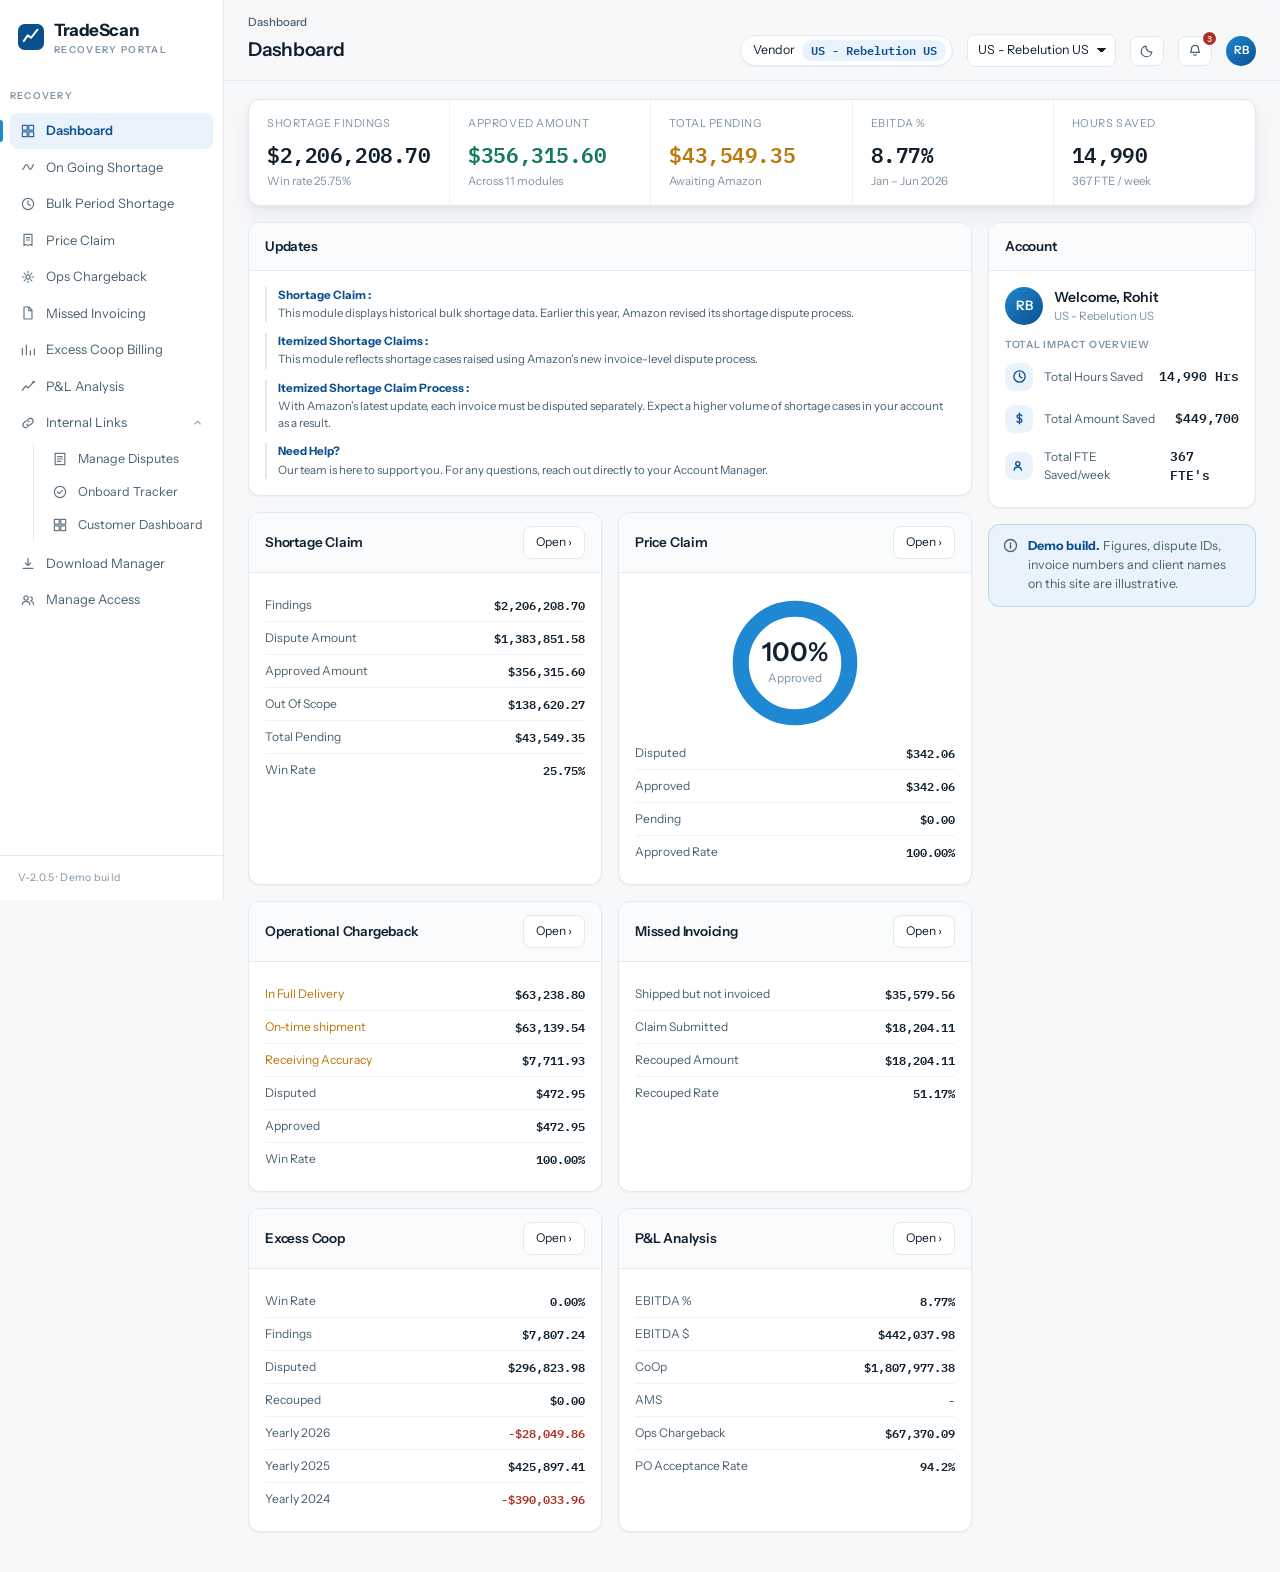
==== index.html @ 88a1269c "TradeScan demo portal — static Netlify site Eleven modules with production table names, column heade" ====
<!doctype html>
<html lang="en">
<head>
<meta charset="utf-8">
<meta name="viewport" content="width=device-width,initial-scale=1">
<title>TradeScan — Vendor Recovery Portal</title>
<meta name="description" content="TradeScan vendor recovery portal — demo build with illustrative data.">
<meta name="robots" content="noindex,nofollow">
<link rel="icon" href="data:image/svg+xml,%3Csvg xmlns='http://www.w3.org/2000/svg' viewBox='0 0 32 32'%3E%3Crect width='32' height='32' rx='8' fill='%230B4F8F'/%3E%3Cpath d='M7 21l5-7 4 3 8-10' stroke='white' stroke-width='2.4' fill='none' stroke-linecap='round' stroke-linejoin='round'/%3E%3C/svg%3E">
<link rel="preconnect" href="https://fonts.googleapis.com">
<link rel="preconnect" href="https://fonts.gstatic.com" crossorigin>
<link href="https://fonts.googleapis.com/css2?family=Instrument+Sans:wght@400;500;600;700&family=IBM+Plex+Mono:wght@400;500;600&display=swap" rel="stylesheet">
<link rel="stylesheet" href="assets/styles.css">
</head>
<body>
<div class="app">

  <aside class="rail" id="rail">
    <div class="mark">
      <svg width="26" height="26" viewBox="0 0 32 32" fill="none" aria-hidden="true">
        <rect width="32" height="32" rx="8" fill="var(--brand)"/>
        <path d="M7 21l5-7 4 3 8-10" stroke="#fff" stroke-width="2.4" fill="none" stroke-linecap="round" stroke-linejoin="round"/>
      </svg>
      <div><b>TradeScan</b><small>Recovery Portal</small></div>
    </div>
    <div class="nav-sec">Recovery</div>
    <nav class="nav" id="nav" aria-label="Modules"></nav>
    <div class="rail-f">V-2.0.5 · Demo build</div>
  </aside>
  <div class="scrim" id="scrim"></div>

  <div class="main">
    <header class="phead">
      <div class="crumbs" id="crumbs">Dashboard</div>
      <div class="prow">
        <button class="menu-btn" id="menuBtn" aria-label="Open navigation">
          <svg width="16" height="16" viewBox="0 0 20 20" fill="none"><path d="M3 6h14M3 10h14M3 14h14" stroke="currentColor" stroke-width="1.7" stroke-linecap="round"/></svg>
        </button>
        <h1 id="ptitle">Dashboard</h1>
        <div class="spacer"></div>
        <div class="ctx">
          <span>Vendor</span><span class="cur">US - Rebelution US</span>
        </div>
        <select class="sel" aria-label="Amazon VC Account">
          <option>US - Rebelution US</option><option>US - Vantio</option><option>US - PureStride</option>
          <option>US - NordFlask</option><option>US - CoreGuard</option>
        </select>
        <button class="bell" id="themeBtn" aria-label="Toggle dark mode" title="Toggle dark mode">
          <svg width="16" height="16" viewBox="0 0 20 20" fill="none"><path d="M16 11.2A6.4 6.4 0 0 1 8.8 4a6.6 6.6 0 1 0 7.2 7.2z" stroke="currentColor" stroke-width="1.5" stroke-linejoin="round"/></svg>
        </button>
        <button class="bell" aria-label="Notifications">
          <svg width="16" height="16" viewBox="0 0 20 20" fill="none"><path d="M10 3a4.4 4.4 0 0 1 4.4 4.4c0 3.1 1.1 4.2 1.1 4.2H4.5s1.1-1.1 1.1-4.2A4.4 4.4 0 0 1 10 3z" stroke="currentColor" stroke-width="1.5" stroke-linejoin="round"/><path d="M8.3 14.2a1.8 1.8 0 0 0 3.4 0" stroke="currentColor" stroke-width="1.5" stroke-linecap="round"/></svg>
          <i>3</i>
        </button>
        <div class="avatar">RB</div>
      </div>
    </header>

    <main class="view" id="view"></main>
  </div>
</div>

<div class="modal" id="modal" hidden role="dialog" aria-modal="true" aria-labelledby="mTitle">
  <div class="sheet">
    <div class="sh"><h2 id="mTitle">Details</h2><button id="mClose" aria-label="Close">✕</button></div>
    <div id="mBody"></div>
  </div>
</div>

<div class="toast" id="toast" hidden role="status">
  <span class="tk"><svg width="15" height="15" viewBox="0 0 16 16" fill="none"><circle cx="8" cy="8" r="6.4" stroke="currentColor" stroke-width="1.5"/><path d="m5.4 8.2 1.8 1.8 3.4-3.8" stroke="currentColor" stroke-width="1.6" stroke-linecap="round" stroke-linejoin="round"/></svg></span>
  <span id="toastMsg"></span>
</div>

<script src="assets/app.js"></script>
</body>
</html>
---- assets/styles.css ----
/* TradeScan — deliberately NOT the SamhCard layout.
   Light rail instead of dark. No navy page banner. Stat cards replaced by one
   segmented summary strip. Filters behind a toggle, not a permanent bar.
   Segmented controls instead of underlined tabs. Light table headers. */

:root{
  --brand:#0B4F8F; --accent:#1E88D2; --accent-2:#64809A; --accent-3:#0F9488; --soft:#EAF3FB;
  --bg:#F6F8FA; --surface:#FFFFFF; --surface-2:#F9FBFD; --rail:#FFFFFF;
  --ink:#10202E; --ink-2:#48606F; --ink-3:#7F93A3;
  --line:#E2E9EF; --line-2:#EFF3F7;
  --good:#12795A; --good-bg:#E6F4EE; --warn:#946108; --warn-bg:#FBF1DC;
  --crit:#AE2E26; --crit-bg:#FBEAE7; --amber:#B9780B; --violet:#6459A8; --violet-bg:#EEECF8;
  --sh-1:0 1px 2px rgba(16,32,46,.05);
  --sh-2:0 2px 4px rgba(16,32,46,.05),0 10px 26px rgba(16,32,46,.06);
  --r:12px; --r-sm:8px;
  --f:'Instrument Sans',ui-sans-serif,system-ui,-apple-system,'Segoe UI',sans-serif;
  --m:'IBM Plex Mono',ui-monospace,SFMono-Regular,Menlo,monospace;
}
@media (prefers-color-scheme:dark){:root:not([data-theme="light"]){
  --brand:#6FB6EC; --accent:#4FA6E8; --accent-2:#6F869B; --accent-3:#2FB3A3; --soft:#102638;
  --bg:#050C13; --surface:#0B151E; --surface-2:#0F1C27; --rail:#0A131B;
  --ink:#E8F0F6; --ink-2:#A5B9C8; --ink-3:#6F8496;
  --line:#1B2B39; --line-2:#152230;
  --good:#45C79C; --good-bg:#0B2A21; --warn:#D7A54F; --warn-bg:#2B2213;
  --crit:#EE8276; --crit-bg:#2C1614; --amber:#D7A54F; --violet:#9A8EE0; --violet-bg:#1D1A33;
  --sh-1:0 1px 2px rgba(0,0,0,.4); --sh-2:0 2px 4px rgba(0,0,0,.4),0 10px 26px rgba(0,0,0,.35);
  color-scheme:dark;
}}
:root[data-theme="dark"]{
  --brand:#6FB6EC; --accent:#4FA6E8; --accent-2:#6F869B; --accent-3:#2FB3A3; --soft:#102638;
  --bg:#050C13; --surface:#0B151E; --surface-2:#0F1C27; --rail:#0A131B;
  --ink:#E8F0F6; --ink-2:#A5B9C8; --ink-3:#6F8496;
  --line:#1B2B39; --line-2:#152230;
  --good:#45C79C; --good-bg:#0B2A21; --warn:#D7A54F; --warn-bg:#2B2213;
  --crit:#EE8276; --crit-bg:#2C1614; --amber:#D7A54F; --violet:#9A8EE0; --violet-bg:#1D1A33;
  --sh-1:0 1px 2px rgba(0,0,0,.4); --sh-2:0 2px 4px rgba(0,0,0,.4),0 10px 26px rgba(0,0,0,.35);
  color-scheme:dark;
}

*{box-sizing:border-box}
html,body{height:100%}
body{margin:0;background:var(--bg);color:var(--ink);font-family:var(--f);font-size:13.5px;line-height:1.5;-webkit-font-smoothing:antialiased}
h1,h2,h3{margin:0;font-weight:600;letter-spacing:-.015em;text-wrap:balance}
button{font:inherit;color:inherit}
a{color:var(--accent)}
:focus-visible{outline:2px solid var(--accent);outline-offset:2px;border-radius:4px}
img{max-width:100%}

/* ---------- shell: light rail, no dark chrome ---------- */
.app{display:grid;grid-template-columns:224px 1fr;min-height:100%}
.rail{background:var(--rail);border-right:1px solid var(--line);position:sticky;top:0;height:100vh;overflow-y:auto;display:flex;flex-direction:column}
.mark{display:flex;align-items:center;gap:10px;padding:18px 18px 16px}
.mark b{font-size:17px;font-weight:700;letter-spacing:-.025em}
.mark small{display:block;font-size:9.5px;letter-spacing:.14em;text-transform:uppercase;color:var(--ink-3);font-weight:600;margin-top:-1px}
.nav{padding:4px 10px;display:flex;flex-direction:column;gap:1px}
.nav-sec{font-size:9.5px;letter-spacing:.13em;text-transform:uppercase;color:var(--ink-3);padding:16px 10px 6px;font-weight:600}
.nav button{display:flex;align-items:center;gap:10px;width:100%;text-align:left;background:none;border:0;padding:8px 10px;border-radius:var(--r-sm);color:var(--ink-2);cursor:pointer;font-size:13px;position:relative}
.nav button:hover{background:var(--surface-2);color:var(--ink)}
.nav button[aria-current="page"]{background:var(--soft);color:var(--brand);font-weight:600}
.nav button[aria-current="page"]::before{content:"";position:absolute;left:-10px;top:7px;bottom:7px;width:3px;border-radius:0 3px 3px 0;background:var(--accent)}
.nav .ico{width:16px;height:16px;flex:none;opacity:.85}
.nav .chev{margin-left:auto;transition:transform .15s;opacity:.55}
.nav .chev.open{transform:rotate(180deg)}
.subnav{display:flex;flex-direction:column;gap:1px;margin:2px 0 4px 23px;padding-left:9px;border-left:1px solid var(--line)}
.subnav button{font-size:12.5px;padding:6.5px 9px}
.rail-f{margin-top:auto;padding:14px 18px;border-top:1px solid var(--line);font-size:10.5px;color:var(--ink-3);letter-spacing:.04em}

.scrim{display:none}
.main{min-width:0;display:flex;flex-direction:column}

/* ---------- page header replaces the navy banner ---------- */
.phead{position:sticky;top:0;z-index:30;background:color-mix(in srgb,var(--bg) 88%,transparent);backdrop-filter:blur(8px);border-bottom:1px solid var(--line);padding:14px 24px 13px}
.phead .crumbs{font-size:11.5px;color:var(--ink-3);margin-bottom:3px}
.phead .crumbs b{color:var(--ink-2);font-weight:500}
.prow{display:flex;align-items:center;gap:14px;flex-wrap:wrap}
.prow h1{font-size:19px}
.spacer{flex:1}
.ctx{display:flex;align-items:center;gap:7px;border:1px solid var(--line);background:var(--surface);border-radius:999px;padding:4px 6px 4px 12px;font-size:12.5px;box-shadow:var(--sh-1)}
.ctx .cur{background:var(--soft);color:var(--brand);border-radius:999px;padding:2px 9px;font-size:11.5px;font-weight:600;font-family:var(--m)}
.sel{appearance:none;border:1px solid var(--line);background:var(--surface);border-radius:var(--r-sm);padding:6px 26px 6px 10px;font:inherit;font-size:12.5px;color:var(--ink);cursor:pointer;max-width:220px;
 background-image:linear-gradient(45deg,transparent 50%,currentColor 50%),linear-gradient(135deg,currentColor 50%,transparent 50%);
 background-position:calc(100% - 13px) 50%,calc(100% - 8px) 50%;background-size:5px 5px,5px 5px;background-repeat:no-repeat}
.avatar{width:30px;height:30px;border-radius:999px;background:linear-gradient(140deg,var(--accent),var(--brand));color:#fff;display:grid;place-items:center;font-size:11.5px;font-weight:600;flex:none}
.bell{position:relative;border:1px solid var(--line);background:var(--surface);border-radius:var(--r-sm);padding:6px 8px;cursor:pointer;line-height:0;color:var(--ink-2)}
.bell i{position:absolute;top:-5px;right:-5px;background:var(--crit);color:#fff;font-size:9px;font-style:normal;font-family:var(--m);border-radius:999px;padding:1px 4px;line-height:1.3}
.tag{display:inline-flex;align-items:center;gap:5px;border:1px solid color-mix(in srgb,var(--accent) 30%,transparent);background:var(--soft);color:var(--brand);border-radius:999px;padding:4px 10px;font-size:11.5px}
.menu-btn{display:none;background:var(--surface);border:1px solid var(--line);border-radius:var(--r-sm);padding:6px 8px;cursor:pointer}

.view{padding:18px 24px 40px;display:flex;flex-direction:column;gap:16px;min-width:0}

/* ---------- summary strip: one band, not four cards ---------- */
.strip{display:flex;background:var(--surface);border:1px solid var(--line);border-radius:var(--r);box-shadow:var(--sh-2);overflow:hidden;flex-wrap:wrap}
.strip > div{flex:1 1 180px;padding:15px 18px;border-right:1px solid var(--line-2);min-width:0;position:relative}
.strip > div:last-child{border-right:0}
.strip .k{font-size:11px;letter-spacing:.05em;text-transform:uppercase;color:var(--ink-3);display:flex;align-items:center;gap:6px}
.strip .v{font-family:var(--m);font-size:21px;font-weight:600;letter-spacing:-.02em;margin-top:7px;font-variant-numeric:tabular-nums}
.strip .s{font-size:11.5px;color:var(--ink-3);margin-top:3px}
.strip .v.g{color:var(--good)} .strip .v.a{color:var(--amber)} .strip .v.r{color:var(--crit)}
.dotm{width:7px;height:7px;border-radius:999px;flex:none}

/* ---------- panels ---------- */
.panel{background:var(--surface);border:1px solid var(--line);border-radius:var(--r);box-shadow:var(--sh-1);min-width:0;overflow:hidden}
.ph{display:flex;align-items:center;gap:11px;padding:13px 16px;background:var(--surface-2);border-bottom:1px solid var(--line);flex-wrap:wrap}
.ph h2{font-size:13.5px}
.ph .sub{font-size:11.5px;color:var(--ink-3)}
.pb{padding:16px}

.work{display:grid;grid-template-columns:minmax(0,1fr) 268px;gap:16px;align-items:start}
.side{display:flex;flex-direction:column;gap:16px;position:sticky;top:96px}
@media (max-width:1180px){ .work{grid-template-columns:1fr} .side{position:static} }

.kv{display:flex;justify-content:space-between;gap:12px;padding:7px 0;border-bottom:1px solid var(--line-2);font-size:12px}
.kv:last-child{border-bottom:0}
.kv span{color:var(--ink-2)}
.kv b{font-family:var(--m);font-weight:600;font-variant-numeric:tabular-nums}
.kv b.neg{color:var(--crit)}

.metric{display:flex;align-items:center;gap:11px;padding:7px 0}
.metric .ic{width:28px;height:28px;border-radius:9px;background:var(--soft);display:grid;place-items:center;color:var(--brand);flex:none}
.metric .t{font-size:12px;color:var(--ink-2)}
.metric .n{margin-left:auto;font-family:var(--m);font-size:12.5px;font-weight:600;font-variant-numeric:tabular-nums}

/* ---------- segmented control instead of tabs ---------- */
.seg{display:inline-flex;background:var(--surface-2);border:1px solid var(--line);border-radius:999px;padding:3px;gap:2px;overflow-x:auto;max-width:100%;scrollbar-width:none}
.seg::-webkit-scrollbar{display:none}
.seg button{border:0;background:none;border-radius:999px;padding:5px 13px;font-size:12px;color:var(--ink-2);cursor:pointer;white-space:nowrap;display:inline-flex;align-items:center;gap:6px}
.seg button[aria-selected="true"]{background:var(--surface);color:var(--brand);font-weight:600;box-shadow:var(--sh-1)}
.seg .n{font-family:var(--m);font-size:11px;opacity:.75}

/* ---------- filters behind a toggle ---------- */
.ftoggle{display:inline-flex;align-items:center;gap:6px;border:1px solid var(--line);background:var(--surface);border-radius:var(--r-sm);padding:6px 11px;font-size:12px;cursor:pointer}
.ftoggle[aria-expanded="true"]{border-color:var(--accent);color:var(--brand);background:var(--soft)}
.fpanel{display:grid;grid-template-columns:repeat(auto-fill,minmax(176px,1fr));gap:11px;padding:14px 16px;background:var(--surface-2);border-bottom:1px solid var(--line)}
.fpanel[hidden]{display:none!important}
.fld{display:flex;flex-direction:column;gap:4px;min-width:0}
.fld label{font-size:10px;letter-spacing:.06em;text-transform:uppercase;color:var(--ink-3);font-weight:600}
.fld input,.fld select{border:1px solid var(--line);background:var(--surface);border-radius:var(--r-sm);padding:6.5px 10px;font:inherit;font-size:12.5px;color:var(--ink);width:100%}
.fact{display:flex;gap:8px;align-items:flex-end}

/* ---------- tables: light head, no zebra ---------- */
.tw{overflow-x:auto}
table{border-collapse:collapse;width:100%;font-size:12.5px}
th,td{text-align:left;padding:10px 14px;border-bottom:1px solid var(--line-2);white-space:nowrap}
th{font-size:10.5px;letter-spacing:.05em;text-transform:uppercase;color:var(--ink-3);font-weight:600;background:var(--surface);border-bottom:1px solid var(--line);position:sticky;top:0;vertical-align:bottom}
th .tt{display:block;font-weight:500;text-transform:none;letter-spacing:0;font-family:var(--m);font-size:10px;color:var(--ink-3);opacity:.85}
tbody tr:hover{background:var(--surface-2)}
tbody tr:last-child td{border-bottom:0}
td.num,th.num{text-align:right;font-family:var(--m);font-variant-numeric:tabular-nums}
td.mono{font-family:var(--m);font-size:12px;color:var(--ink-2)}
td.strong{font-weight:600}
.two{line-height:1.3}
.two b{display:block;font-family:var(--m);font-size:11.5px;font-weight:600}
.two span{font-size:10.5px;color:var(--ink-3)}

.pill{display:inline-flex;align-items:center;gap:5px;font-size:11px;font-weight:600;padding:2.5px 9px;border-radius:999px;white-space:nowrap}
.pill::before{content:"";width:5px;height:5px;border-radius:999px;background:currentColor;flex:none}
.pill.ok{color:var(--good);background:var(--good-bg)}
.pill.wait{color:var(--warn);background:var(--warn-bg)}
.pill.bad{color:var(--crit);background:var(--crit-bg)}
.pill.neu{color:var(--ink-2);background:var(--line-2)}
.pill.up{color:var(--violet);background:var(--violet-bg)}
.typ{color:var(--amber)}

.tf{display:flex;align-items:center;gap:14px;padding:11px 16px;border-top:1px solid var(--line);font-size:11.5px;color:var(--ink-3);flex-wrap:wrap;background:var(--surface-2)}
.tf .spacer{flex:1}
.pg{display:flex;gap:4px}
.pg button{border:1px solid var(--line);background:var(--surface);border-radius:6px;width:24px;height:24px;display:grid;place-items:center;cursor:pointer;font-size:10px;color:var(--ink-3)}
.pg button:hover{border-color:var(--accent);color:var(--brand)}

.btn{display:inline-flex;align-items:center;gap:6px;border:1px solid var(--line);background:var(--surface);border-radius:var(--r-sm);padding:6.5px 12px;font-size:12px;cursor:pointer;color:var(--ink)}
.btn:hover{border-color:var(--accent);color:var(--brand)}
.btn.p{background:var(--brand);border-color:var(--brand);color:#fff}
.btn.p:hover{filter:brightness(1.1);color:#fff}
.btn.s{background:var(--accent-3);border-color:var(--accent-3);color:#fff}
.btn.s:hover{filter:brightness(1.08);color:#fff}

.act{display:flex;gap:4px}
.act button{border:0;background:none;cursor:pointer;padding:3px;border-radius:5px;color:var(--ink-3);line-height:0}
.act button:hover{background:var(--line-2);color:var(--brand)}
.act button.info{color:var(--accent)}
.act button.del:hover{color:var(--crit);background:var(--crit-bg)}

.meter{display:flex;align-items:center;gap:9px;min-width:160px}
.meter .l{font-size:11.5px;color:var(--ink-3);white-space:nowrap}
.mt{flex:1;height:6px;background:var(--line-2);border-radius:999px;overflow:hidden;min-width:48px}
.mf{height:100%;background:linear-gradient(90deg,var(--accent),var(--accent-3));border-radius:999px}
.mv{font-family:var(--m);font-size:11.5px;font-weight:600;color:var(--brand)}

.chart svg{display:block;width:100%;height:auto;overflow:visible}
.chart{position:relative}
.tip{position:absolute;pointer-events:none;background:var(--surface);border:1px solid var(--line);border-radius:var(--r-sm);box-shadow:var(--sh-2);padding:7px 10px;font-size:11.5px;opacity:0;transition:opacity .1s;z-index:5;white-space:nowrap}
.tip .k{color:var(--ink-3);font-size:10.5px}
.tip .v{font-family:var(--m);font-weight:600;margin-top:1px}
.legend{display:flex;gap:14px;flex-wrap:wrap;font-size:11px;color:var(--ink-2);padding:0 16px 13px}
.legend span{display:inline-flex;align-items:center;gap:5px}
.sw{width:9px;height:9px;border-radius:3px;flex:none}

.bars{display:flex;flex-direction:column;gap:2px}
.brow{display:grid;grid-template-columns:minmax(100px,auto) 1fr minmax(66px,auto);gap:11px;align-items:center;padding:5px 0}
.brow .l{font-size:11.5px;color:var(--ink-2);overflow:hidden;text-overflow:ellipsis}
.bt{height:7px;background:var(--line-2);border-radius:999px;overflow:hidden}
.bf{height:100%;border-radius:999px;background:var(--accent)}
.bv{font-family:var(--m);font-size:11.5px;text-align:right;font-variant-numeric:tabular-nums}

.grid2{display:grid;grid-template-columns:1fr 1fr;gap:16px}
@media (max-width:980px){.grid2{grid-template-columns:1fr}}

table.matrix td:first-child{position:sticky;left:0;background:var(--surface);z-index:1;border-right:1px solid var(--line);font-weight:500}
table.matrix tr.sec td{background:var(--soft);color:var(--brand);font-weight:700;font-size:11px;letter-spacing:.07em;text-transform:uppercase}
table.matrix tr.sec td:first-child{background:var(--soft)}
table.matrix tr.tot td{font-weight:700;background:var(--surface-2);border-top:1.5px solid var(--line)}
.pct{font-size:10.5px;color:var(--ink-3);margin-left:6px}

.totals{display:flex;gap:24px;flex-wrap:wrap;justify-content:flex-end;padding:13px 16px;border-top:1px solid var(--line);font-size:12px;color:var(--ink-2);background:var(--surface-2)}
.totals b{font-family:var(--m);color:var(--ink);font-variant-numeric:tabular-nums}

.empty{padding:46px 16px;text-align:center;color:var(--ink-3);font-size:12.5px}
.empty svg{opacity:.3;margin-bottom:10px}
.note{display:flex;gap:10px;align-items:flex-start;background:var(--soft);border:1px solid color-mix(in srgb,var(--accent) 24%,transparent);border-radius:var(--r);padding:12px 14px;font-size:12.5px;color:var(--ink-2)}
.note b{color:var(--brand)}
.toggle{width:30px;height:17px;border-radius:999px;background:var(--line);position:relative;display:inline-block;vertical-align:middle}
.toggle i{position:absolute;top:2px;left:2px;width:13px;height:13px;border-radius:999px;background:#fff;box-shadow:0 1px 2px rgba(0,0,0,.25);transition:left .15s}
.toggle.on{background:var(--good)} .toggle.on i{left:15px}
.upd{display:flex;flex-direction:column;gap:11px}
.upd div{font-size:11.5px;color:var(--ink-2);line-height:1.5;padding-left:11px;border-left:2px solid var(--line)}
.upd b{display:block;color:var(--brand);font-size:11.5px;margin-bottom:1px}
.xl{color:var(--accent);text-decoration:underline;cursor:pointer}

/* ---------- dialog ---------- */
.modal{position:fixed;inset:0;background:rgba(8,22,34,.48);display:grid;place-items:center;z-index:90;padding:16px}
.modal[hidden]{display:none!important}
.sheet{background:var(--surface);border-radius:var(--r);box-shadow:0 24px 70px rgba(0,0,0,.32);width:min(440px,100%);overflow:hidden;border:1px solid var(--line)}
.sh{display:flex;align-items:center;gap:10px;padding:14px 16px;border-bottom:1px solid var(--line)}
.sh h2{font-size:14px}
.sh button{margin-left:auto;background:none;border:1px solid var(--line);color:var(--ink-3);width:24px;height:24px;border-radius:6px;cursor:pointer;line-height:1;font-size:12px}
.sh button:hover{border-color:var(--crit);color:var(--crit)}
.sf{display:flex;gap:9px;justify-content:flex-end;padding:14px 16px;border-top:1px solid var(--line);background:var(--surface-2)}
.yoy{display:flex;justify-content:space-between;padding:11px 16px;border-bottom:1px solid var(--line-2);font-size:12.5px}
.yoy:last-child{border-bottom:0}
.yoy b{font-family:var(--m);font-variant-numeric:tabular-nums}
.hint{font-size:11px;color:var(--ink-3);padding:0 16px 14px}

/* ---------- toast ---------- */
.toast{position:fixed;top:16px;right:16px;z-index:100;display:flex;gap:10px;align-items:flex-start;background:var(--surface);border:1px solid var(--line);border-left:3px solid var(--good);border-radius:var(--r-sm);box-shadow:var(--sh-2);padding:11px 13px;max-width:320px;font-size:12px;color:var(--ink-2)}
.toast[hidden]{display:none!important}
.toast .tk{color:var(--good);flex:none;line-height:0;margin-top:1px}

@media (max-width:900px){
  .app{grid-template-columns:1fr}
  .rail{position:fixed;inset:0 auto 0 0;width:224px;transform:translateX(-100%);transition:transform .18s;z-index:70}
  .rail.open{transform:none}
  .menu-btn{display:inline-flex}
  .scrim.on{position:fixed;inset:0;background:rgba(6,18,28,.45);z-index:60;display:block}
}
@media (max-width:560px){ .view{padding:16px} .phead{padding:12px 16px} .strip > div{flex-basis:100%;border-right:0;border-bottom:1px solid var(--line-2)} }
@media (prefers-reduced-motion:reduce){*{transition:none!important}}
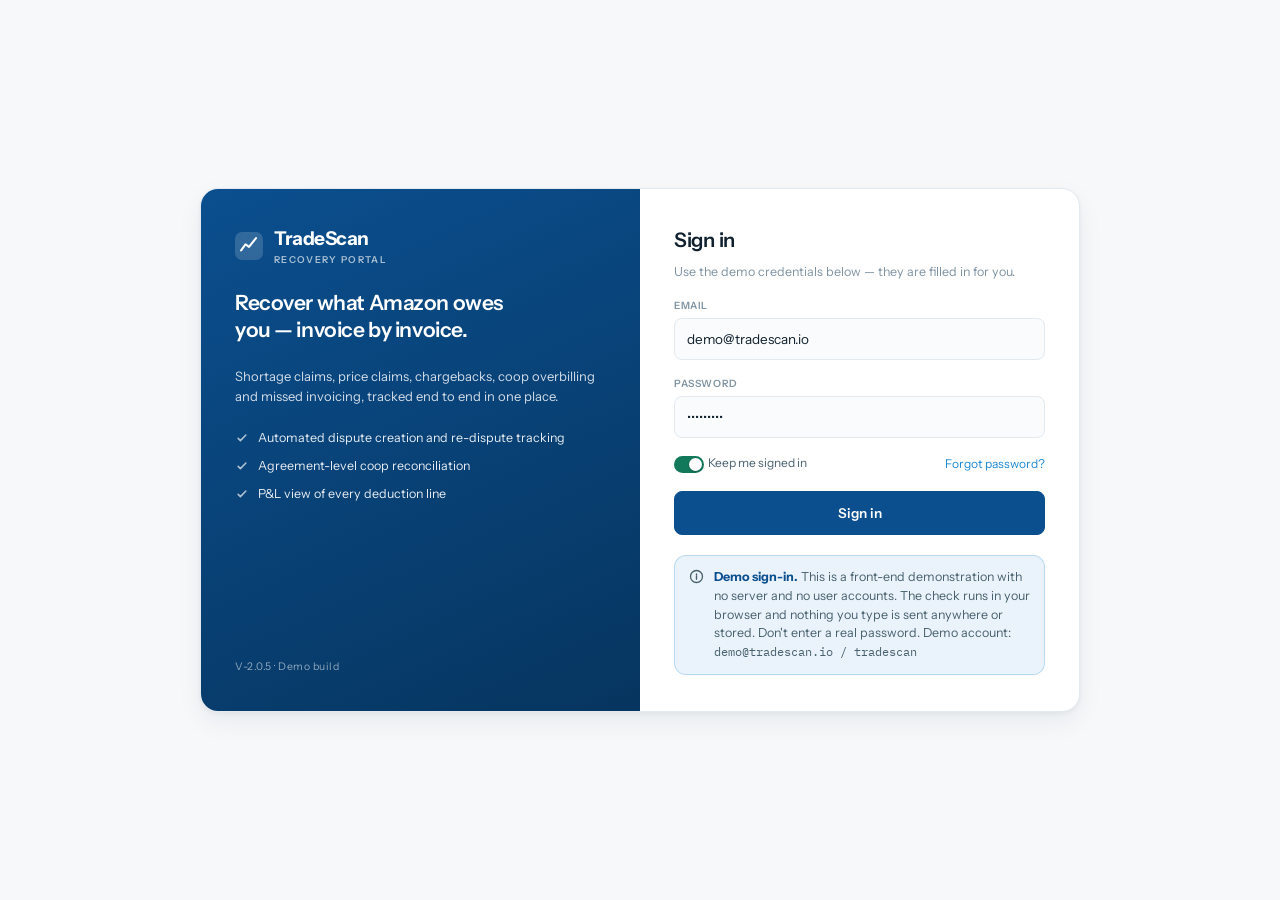
==== commit b6b90bb7: "Add demo sign-in page and session gate login.html is a front-end-only demo gate (no server, no accou" ====
--- a/index.html
+++ b/index.html
@@ -11,6 +11,15 @@
 <link rel="preconnect" href="https://fonts.gstatic.com" crossorigin>
 <link href="https://fonts.googleapis.com/css2?family=Instrument+Sans:wght@400;500;600;700&family=IBM+Plex+Mono:wght@400;500;600&display=swap" rel="stylesheet">
 <link rel="stylesheet" href="assets/styles.css">
+<script>
+/* Demo gate. Front-end only — there is no server and no real account.
+   Keeps the pitch flow (sign in → portal) intact; it is not a security control. */
+(function () {
+  var ok = false;
+  try { ok = sessionStorage.getItem('ts-demo-session') === '1'; } catch (e) { ok = true; }
+  if (!ok) location.replace('login.html');
+})();
+</script>
 </head>
 <body>
 <div class="app">
@@ -53,6 +62,9 @@
           <i>3</i>
         </button>
         <div class="avatar">RB</div>
+        <button class="bell" id="signout" aria-label="Sign out" title="Sign out">
+          <svg width="16" height="16" viewBox="0 0 20 20" fill="none"><path d="M12 6V4.6A1.6 1.6 0 0 0 10.4 3H5.6A1.6 1.6 0 0 0 4 4.6v10.8A1.6 1.6 0 0 0 5.6 17h4.8a1.6 1.6 0 0 0 1.6-1.6V14" stroke="currentColor" stroke-width="1.5" stroke-linecap="round"/><path d="M9 10h8m0 0-2.6-2.6M17 10l-2.6 2.6" stroke="currentColor" stroke-width="1.5" stroke-linecap="round" stroke-linejoin="round"/></svg>
+        </button>
       </div>
     </header>
 
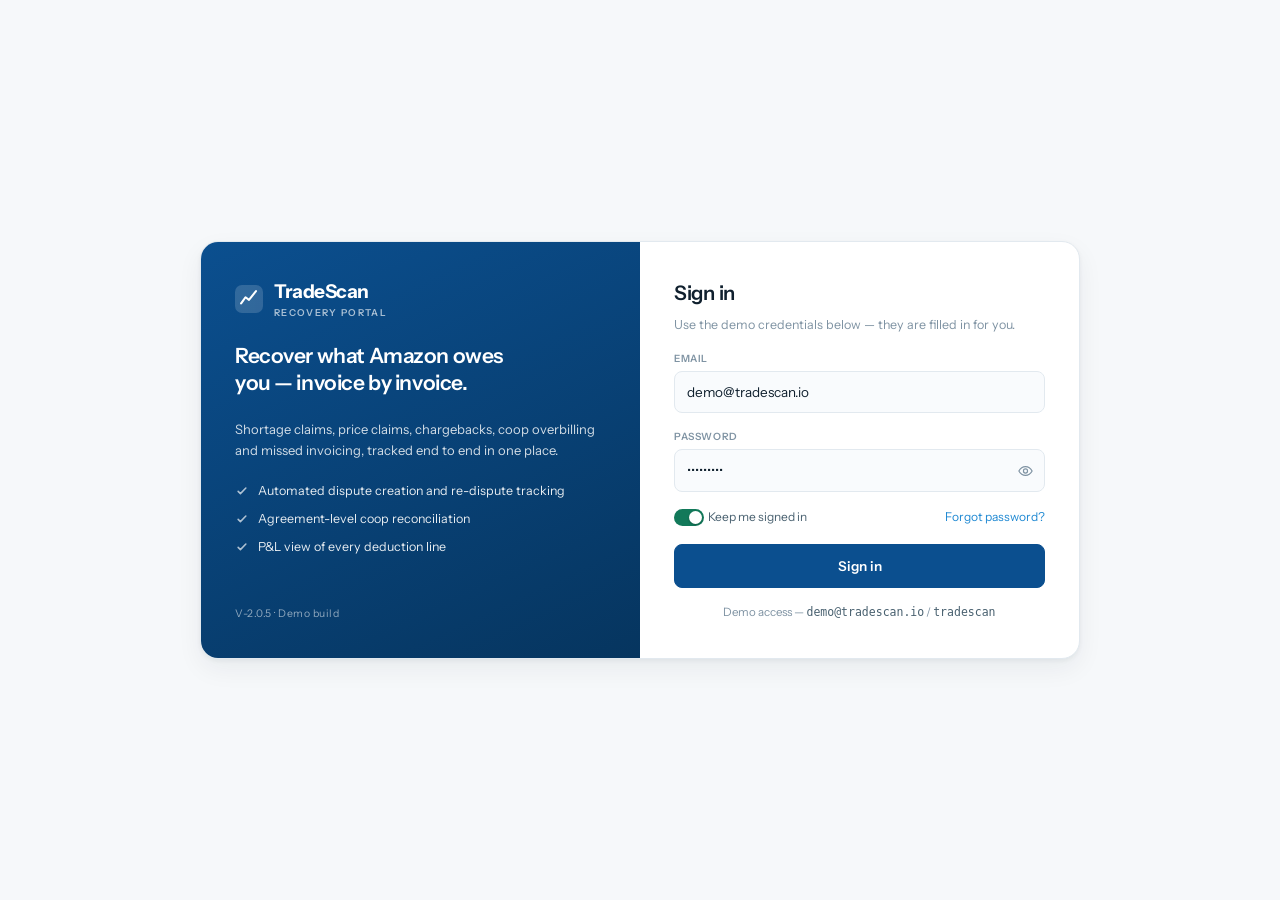
==== commit 0e09360b: "Clickable breadcrumbs, working notifications, drop dead trend link, no asset caching - netlify.toml:" ====
--- a/index.html
+++ b/index.html
@@ -57,10 +57,13 @@
         <button class="bell" id="themeBtn" aria-label="Toggle dark mode" title="Toggle dark mode">
           <svg width="16" height="16" viewBox="0 0 20 20" fill="none"><path d="M16 11.2A6.4 6.4 0 0 1 8.8 4a6.6 6.6 0 1 0 7.2 7.2z" stroke="currentColor" stroke-width="1.5" stroke-linejoin="round"/></svg>
         </button>
-        <button class="bell" aria-label="Notifications">
-          <svg width="16" height="16" viewBox="0 0 20 20" fill="none"><path d="M10 3a4.4 4.4 0 0 1 4.4 4.4c0 3.1 1.1 4.2 1.1 4.2H4.5s1.1-1.1 1.1-4.2A4.4 4.4 0 0 1 10 3z" stroke="currentColor" stroke-width="1.5" stroke-linejoin="round"/><path d="M8.3 14.2a1.8 1.8 0 0 0 3.4 0" stroke="currentColor" stroke-width="1.5" stroke-linecap="round"/></svg>
-          <i>3</i>
-        </button>
+        <div class="nwrap">
+          <button class="bell" id="bell" aria-label="Notifications" aria-expanded="false">
+            <svg width="16" height="16" viewBox="0 0 20 20" fill="none"><path d="M10 3a4.4 4.4 0 0 1 4.4 4.4c0 3.1 1.1 4.2 1.1 4.2H4.5s1.1-1.1 1.1-4.2A4.4 4.4 0 0 1 10 3z" stroke="currentColor" stroke-width="1.5" stroke-linejoin="round"/><path d="M8.3 14.2a1.8 1.8 0 0 0 3.4 0" stroke="currentColor" stroke-width="1.5" stroke-linecap="round"/></svg>
+            <i id="bellCount">3</i>
+          </button>
+          <div class="notif" id="notif" hidden></div>
+        </div>
         <div class="avatar">RB</div>
         <button class="bell" id="signout" aria-label="Sign out" title="Sign out">
           <svg width="16" height="16" viewBox="0 0 20 20" fill="none"><path d="M12 6V4.6A1.6 1.6 0 0 0 10.4 3H5.6A1.6 1.6 0 0 0 4 4.6v10.8A1.6 1.6 0 0 0 5.6 17h4.8a1.6 1.6 0 0 0 1.6-1.6V14" stroke="currentColor" stroke-width="1.5" stroke-linecap="round"/><path d="M9 10h8m0 0-2.6-2.6M17 10l-2.6 2.6" stroke="currentColor" stroke-width="1.5" stroke-linecap="round" stroke-linejoin="round"/></svg>
--- a/assets/styles.css
+++ b/assets/styles.css
@@ -72,6 +72,29 @@
 .phead{position:sticky;top:0;z-index:30;background:color-mix(in srgb,var(--bg) 88%,transparent);backdrop-filter:blur(8px);border-bottom:1px solid var(--line);padding:14px 24px 13px}
 .phead .crumbs{font-size:11.5px;color:var(--ink-3);margin-bottom:3px}
 .phead .crumbs b{color:var(--ink-2);font-weight:500}
+.crumbs button{background:none;border:0;padding:0;font:inherit;color:var(--ink-3);cursor:pointer}
+.crumbs button:hover{color:var(--accent);text-decoration:underline}
+.crumbs .sep{opacity:.45;margin:0 2px}
+
+/* notifications dropdown */
+.nwrap{position:relative}
+.notif{position:absolute;right:0;top:calc(100% + 9px);width:min(330px,calc(100vw - 32px));background:var(--surface);
+  border:1px solid var(--line);border-radius:var(--r);box-shadow:var(--sh-2);z-index:60;overflow:hidden}
+.notif[hidden]{display:none!important}
+.nhead{display:flex;align-items:center;gap:8px;padding:11px 14px;border-bottom:1px solid var(--line);background:var(--surface-2)}
+.nhead h3{font-size:12.5px}
+.nhead .c{margin-left:auto;font-size:10.5px;color:var(--ink-3)}
+.nlist{max-height:330px;overflow-y:auto}
+.nitem{display:flex;gap:10px;padding:11px 14px;border-bottom:1px solid var(--line-2);align-items:flex-start;text-align:left;
+  width:100%;background:none;border-left:0;border-right:0;border-top:0;cursor:pointer;color:inherit;font:inherit}
+.nitem:last-child{border-bottom:0}
+.nitem:hover{background:var(--surface-2)}
+.nitem .dotm{margin-top:5px}
+.nitem .t{display:block;font-size:12.5px;font-weight:600;line-height:1.35}
+.nitem .m{display:block;font-size:11px;color:var(--ink-3);margin-top:2px;line-height:1.4}
+.nitem.read .t{font-weight:500;color:var(--ink-2)}
+.nfoot{padding:9px 14px;border-top:1px solid var(--line);background:var(--surface-2);display:flex;gap:12px;align-items:center;font-size:11.5px}
+.nfoot .spacer{flex:1}
 .prow{display:flex;align-items:center;gap:14px;flex-wrap:wrap}
 .prow h1{font-size:19px}
 .spacer{flex:1}
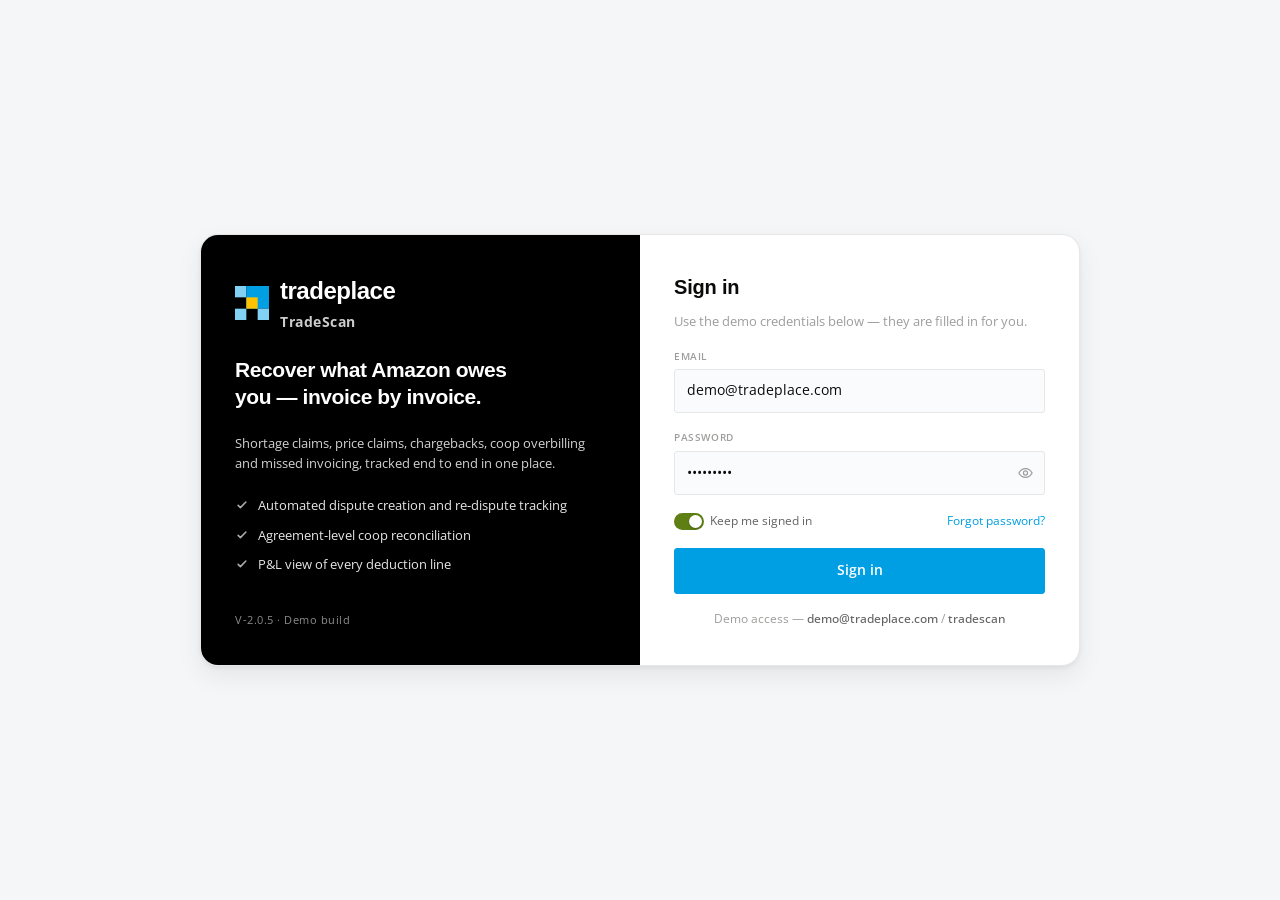
==== commit 249f1ba0: "Apply Tradeplace brand guidelines v2.0 - primary palette (#009FE3 / #FDC300 / black) plus the grey, " ====
--- a/index.html
+++ b/index.html
@@ -3,13 +3,13 @@
 <head>
 <meta charset="utf-8">
 <meta name="viewport" content="width=device-width,initial-scale=1">
-<title>TradeScan — Vendor Recovery Portal</title>
-<meta name="description" content="TradeScan vendor recovery portal — demo build with illustrative data.">
+<title>TradeScan — Tradeplace</title>
+<meta name="description" content="TradeScan, a Tradeplace service — vendor recovery portal demo.">
 <meta name="robots" content="noindex,nofollow">
-<link rel="icon" href="data:image/svg+xml,%3Csvg xmlns='http://www.w3.org/2000/svg' viewBox='0 0 32 32'%3E%3Crect width='32' height='32' rx='8' fill='%230B4F8F'/%3E%3Cpath d='M7 21l5-7 4 3 8-10' stroke='white' stroke-width='2.4' fill='none' stroke-linecap='round' stroke-linejoin='round'/%3E%3C/svg%3E">
+<link rel="icon" href="data:image/svg+xml,%3Csvg xmlns='http://www.w3.org/2000/svg' viewBox='0 0 30 30'%3E%3Crect x='0' y='0' width='10' height='10' fill='%2383D0F5'/%3E%3Crect x='10' y='0' width='20' height='20' fill='%23009FE3'/%3E%3Crect x='10' y='10' width='10' height='10' fill='%23FDC300'/%3E%3Crect x='0' y='20' width='10' height='10' fill='%2383D0F5'/%3E%3Crect x='20' y='20' width='10' height='10' fill='%2383D0F5'/%3E%3C/svg%3E">
 <link rel="preconnect" href="https://fonts.googleapis.com">
 <link rel="preconnect" href="https://fonts.gstatic.com" crossorigin>
-<link href="https://fonts.googleapis.com/css2?family=Instrument+Sans:wght@400;500;600;700&family=IBM+Plex+Mono:wght@400;500;600&display=swap" rel="stylesheet">
+<link href="https://fonts.googleapis.com/css2?family=Open+Sans:ital,wght@0,400;0,600;0,700;1,400&display=swap" rel="stylesheet">
 <link rel="stylesheet" href="assets/styles.css">
 <script>
 /* Demo gate. Front-end only — there is no server and no real account.
@@ -26,15 +26,12 @@
 
   <aside class="rail" id="rail">
     <div class="mark">
-      <svg width="26" height="26" viewBox="0 0 32 32" fill="none" aria-hidden="true">
-        <rect width="32" height="32" rx="8" fill="var(--brand)"/>
-        <path d="M7 21l5-7 4 3 8-10" stroke="#fff" stroke-width="2.4" fill="none" stroke-linecap="round" stroke-linejoin="round"/>
-      </svg>
-      <div><b>TradeScan</b><small>Recovery Portal</small></div>
+      <svg viewBox="0 0 30 30" fill="none" aria-hidden="true" width="30" height="30"><rect x="0" y="0" width="10" height="10" fill="#83D0F5"/><rect x="10" y="0" width="20" height="20" fill="#009FE3"/><rect x="10" y="10" width="10" height="10" fill="#FDC300"/><rect x="0" y="20" width="10" height="10" fill="#83D0F5"/><rect x="20" y="20" width="10" height="10" fill="#83D0F5"/></svg>
+      <div><b>tradeplace</b><small>TradeScan</small></div>
     </div>
     <div class="nav-sec">Recovery</div>
     <nav class="nav" id="nav" aria-label="Modules"></nav>
-    <div class="rail-f">V-2.0.5 · Demo build</div>
+    <div class="rail-f">TradeScan V-2.0.5 · a Tradeplace service · Demo build</div>
   </aside>
   <div class="scrim" id="scrim"></div>
 
@@ -48,11 +45,11 @@
         <h1 id="ptitle">Dashboard</h1>
         <div class="spacer"></div>
         <div class="ctx">
-          <span>Vendor</span><span class="cur">US - Rebelution US</span>
+          <span>Vendor</span><span class="cur">Demo Account 1</span>
         </div>
         <select class="sel" aria-label="Amazon VC Account">
-          <option>US - Rebelution US</option><option>US - Vantio</option><option>US - PureStride</option>
-          <option>US - NordFlask</option><option>US - CoreGuard</option>
+          <option>Demo Account 1</option><option>Demo Account 2</option><option>Demo Account 3</option>
+          <option>Demo Account 4</option><option>Demo Account 5</option>
         </select>
         <button class="bell" id="themeBtn" aria-label="Toggle dark mode" title="Toggle dark mode">
           <svg width="16" height="16" viewBox="0 0 20 20" fill="none"><path d="M16 11.2A6.4 6.4 0 0 1 8.8 4a6.6 6.6 0 1 0 7.2 7.2z" stroke="currentColor" stroke-width="1.5" stroke-linejoin="round"/></svg>
@@ -64,7 +61,7 @@
           </button>
           <div class="notif" id="notif" hidden></div>
         </div>
-        <div class="avatar">RB</div>
+        <div class="avatar">DU</div>
         <button class="bell" id="signout" aria-label="Sign out" title="Sign out">
           <svg width="16" height="16" viewBox="0 0 20 20" fill="none"><path d="M12 6V4.6A1.6 1.6 0 0 0 10.4 3H5.6A1.6 1.6 0 0 0 4 4.6v10.8A1.6 1.6 0 0 0 5.6 17h4.8a1.6 1.6 0 0 0 1.6-1.6V14" stroke="currentColor" stroke-width="1.5" stroke-linecap="round"/><path d="M9 10h8m0 0-2.6-2.6M17 10l-2.6 2.6" stroke="currentColor" stroke-width="1.5" stroke-linecap="round" stroke-linejoin="round"/></svg>
         </button>
--- a/assets/styles.css
+++ b/assets/styles.css
@@ -4,43 +4,55 @@
    Segmented controls instead of underlined tabs. Light table headers. */
 
 :root{
-  --brand:#0B4F8F; --accent:#1E88D2; --accent-2:#64809A; --accent-3:#0F9488; --soft:#EAF3FB;
-  --bg:#F6F8FA; --surface:#FFFFFF; --surface-2:#F9FBFD; --rail:#FFFFFF;
-  --ink:#10202E; --ink-2:#48606F; --ink-3:#7F93A3;
-  --line:#E2E9EF; --line-2:#EFF3F7;
-  --good:#12795A; --good-bg:#E6F4EE; --warn:#946108; --warn-bg:#FBF1DC;
-  --crit:#AE2E26; --crit-bg:#FBEAE7; --amber:#B9780B; --violet:#6459A8; --violet-bg:#EEECF8;
-  --sh-1:0 1px 2px rgba(16,32,46,.05);
-  --sh-2:0 2px 4px rgba(16,32,46,.05),0 10px 26px rgba(16,32,46,.06);
-  --r:12px; --r-sm:8px;
-  --f:'Instrument Sans',ui-sans-serif,system-ui,-apple-system,'Segoe UI',sans-serif;
-  --m:'IBM Plex Mono',ui-monospace,SFMono-Regular,Menlo,monospace;
+  /* Tradeplace primary palette — Design & Brand Guidelines v2.0 */
+  --tp-blue:#009FE3; --tp-blue-75:#00B6ED; --tp-blue-50:#83D0F5; --tp-blue-25:#C9E8FB; --tp-blue-13:#E4F4FE;
+  --tp-yellow:#FDC300; --tp-yellow-75:#FFD153; --tp-yellow-50:#FFE095; --tp-yellow-25:#FFE0CD; --tp-yellow-13:#FFE8E6;
+  --tp-green:#95C11F; --tp-green-50:#CFE09B; --tp-green-13:#F4F8E7; --tp-green-25:#E7EFD0;
+  --tp-red:#EB5D40; --tp-red-50:#F7B49A; --tp-red-25:#FCDBCD; --tp-red-13:#FEEEE7;
+  --tp-black:#000000; --tp-deep:#0A0B09; --tp-grey-75:#646363; --tp-grey-50:#9D9D9C; --tp-grey-25:#D0D0D0; --tp-grey-13:#E7E7E7;
+
+  --brand:var(--tp-blue); --accent:var(--tp-blue); --accent-2:var(--tp-grey-75); --accent-3:var(--tp-green);
+  --soft:var(--tp-blue-13);
+  --bg:#F4F6F7; --surface:#FFFFFF; --surface-2:#FAFBFC; --rail:#FFFFFF;
+  --ink:var(--tp-deep); --ink-2:var(--tp-grey-75); --ink-3:var(--tp-grey-50);
+  --line:var(--tp-grey-13); --line-2:#F1F1F1;
+  /* brand hues darkened for small text only, so they clear contrast on their own tints */
+  --good:#5E7F14; --good-bg:var(--tp-green-25); --warn:#8A6A00; --warn-bg:var(--tp-yellow-50);
+  --crit:#C1361C; --crit-bg:var(--tp-red-25); --amber:#8A6A00; --violet:#0075A8; --violet-bg:var(--tp-blue-25);
+  --sh-1:0 1px 2px rgba(10,11,9,.05);
+  --sh-2:0 2px 4px rgba(10,11,9,.05),0 10px 26px rgba(10,11,9,.07);
+  --r:4px; --r-sm:3px;
+  --f:'Open Sans',Arial,Helvetica,sans-serif;
+  --fh:'Neuzeit Grotesk',Arial,Helvetica,sans-serif;
+  --m:'Open Sans',Arial,Helvetica,sans-serif;
 }
 @media (prefers-color-scheme:dark){:root:not([data-theme="light"]){
-  --brand:#6FB6EC; --accent:#4FA6E8; --accent-2:#6F869B; --accent-3:#2FB3A3; --soft:#102638;
-  --bg:#050C13; --surface:#0B151E; --surface-2:#0F1C27; --rail:#0A131B;
-  --ink:#E8F0F6; --ink-2:#A5B9C8; --ink-3:#6F8496;
-  --line:#1B2B39; --line-2:#152230;
-  --good:#45C79C; --good-bg:#0B2A21; --warn:#D7A54F; --warn-bg:#2B2213;
-  --crit:#EE8276; --crit-bg:#2C1614; --amber:#D7A54F; --violet:#9A8EE0; --violet-bg:#1D1A33;
-  --sh-1:0 1px 2px rgba(0,0,0,.4); --sh-2:0 2px 4px rgba(0,0,0,.4),0 10px 26px rgba(0,0,0,.35);
+  --brand:var(--tp-blue-50); --accent:var(--tp-blue-75); --accent-2:var(--tp-grey-50); --accent-3:var(--tp-green);
+  --soft:#06283A;
+  --bg:#000000; --surface:var(--tp-deep); --surface-2:#141513; --rail:#000000;
+  --ink:#FFFFFF; --ink-2:var(--tp-grey-25); --ink-3:var(--tp-grey-50);
+  --line:#2A2B29; --line-2:#1C1D1B;
+  --good:#A9D140; --good-bg:#1D2A09; --warn:var(--tp-yellow);  --warn-bg:#332800;
+  --crit:#F18B6C; --crit-bg:#331409; --amber:var(--tp-yellow); --violet:var(--tp-blue-50); --violet-bg:#06283A;
+  --sh-1:0 1px 2px rgba(0,0,0,.5); --sh-2:0 2px 4px rgba(0,0,0,.5),0 10px 26px rgba(0,0,0,.45);
   color-scheme:dark;
 }}
 :root[data-theme="dark"]{
-  --brand:#6FB6EC; --accent:#4FA6E8; --accent-2:#6F869B; --accent-3:#2FB3A3; --soft:#102638;
-  --bg:#050C13; --surface:#0B151E; --surface-2:#0F1C27; --rail:#0A131B;
-  --ink:#E8F0F6; --ink-2:#A5B9C8; --ink-3:#6F8496;
-  --line:#1B2B39; --line-2:#152230;
-  --good:#45C79C; --good-bg:#0B2A21; --warn:#D7A54F; --warn-bg:#2B2213;
-  --crit:#EE8276; --crit-bg:#2C1614; --amber:#D7A54F; --violet:#9A8EE0; --violet-bg:#1D1A33;
-  --sh-1:0 1px 2px rgba(0,0,0,.4); --sh-2:0 2px 4px rgba(0,0,0,.4),0 10px 26px rgba(0,0,0,.35);
+  --brand:var(--tp-blue-50); --accent:var(--tp-blue-75); --accent-2:var(--tp-grey-50); --accent-3:var(--tp-green);
+  --soft:#06283A;
+  --bg:#000000; --surface:var(--tp-deep); --surface-2:#141513; --rail:#000000;
+  --ink:#FFFFFF; --ink-2:var(--tp-grey-25); --ink-3:var(--tp-grey-50);
+  --line:#2A2B29; --line-2:#1C1D1B;
+  --good:#A9D140; --good-bg:#1D2A09; --warn:var(--tp-yellow);  --warn-bg:#332800;
+  --crit:#F18B6C; --crit-bg:#331409; --amber:var(--tp-yellow); --violet:var(--tp-blue-50); --violet-bg:#06283A;
+  --sh-1:0 1px 2px rgba(0,0,0,.5); --sh-2:0 2px 4px rgba(0,0,0,.5),0 10px 26px rgba(0,0,0,.45);
   color-scheme:dark;
 }
 
 *{box-sizing:border-box}
 html,body{height:100%}
-body{margin:0;background:var(--bg);color:var(--ink);font-family:var(--f);font-size:13.5px;line-height:1.5;-webkit-font-smoothing:antialiased}
-h1,h2,h3{margin:0;font-weight:600;letter-spacing:-.015em;text-wrap:balance}
+body{margin:0;background:var(--bg);color:var(--ink);font-family:var(--f);font-size:16px;line-height:1.625;-webkit-font-smoothing:antialiased}
+h1,h2,h3{margin:0;font-family:var(--fh);font-weight:700;letter-spacing:-.01em;text-wrap:balance}
 button{font:inherit;color:inherit}
 a{color:var(--accent)}
 :focus-visible{outline:2px solid var(--accent);outline-offset:2px;border-radius:4px}
@@ -50,15 +62,16 @@
 .app{display:grid;grid-template-columns:224px 1fr;min-height:100%}
 .rail{background:var(--rail);border-right:1px solid var(--line);position:sticky;top:0;height:100vh;overflow-y:auto;display:flex;flex-direction:column}
 .mark{display:flex;align-items:center;gap:10px;padding:18px 18px 16px}
-.mark b{font-size:17px;font-weight:700;letter-spacing:-.025em}
-.mark small{display:block;font-size:9.5px;letter-spacing:.14em;text-transform:uppercase;color:var(--ink-3);font-weight:600;margin-top:-1px}
+.mark b{font-family:var(--fh);font-size:21px;font-weight:700;letter-spacing:-.02em;color:var(--ink);text-transform:lowercase}
+.mark small{display:block;font-size:12px;letter-spacing:.06em;color:var(--ink-2);font-weight:700;margin-top:1px}
 .nav{padding:4px 10px;display:flex;flex-direction:column;gap:1px}
 .nav-sec{font-size:9.5px;letter-spacing:.13em;text-transform:uppercase;color:var(--ink-3);padding:16px 10px 6px;font-weight:600}
-.nav button{display:flex;align-items:center;gap:10px;width:100%;text-align:left;background:none;border:0;padding:8px 10px;border-radius:var(--r-sm);color:var(--ink-2);cursor:pointer;font-size:13px;position:relative}
+.nav button{display:flex;align-items:center;gap:10px;width:100%;text-align:left;background:none;border:0;padding:9px 10px;border-radius:var(--r-sm);color:var(--ink);cursor:pointer;font-size:14px;position:relative}
 .nav button:hover{background:var(--surface-2);color:var(--ink)}
-.nav button[aria-current="page"]{background:var(--soft);color:var(--brand);font-weight:600}
+.nav button[aria-current="page"]{background:var(--soft);color:var(--tp-blue);font-weight:700}
+.nav button[aria-current="page"] .ico{color:var(--tp-blue)}
 .nav button[aria-current="page"]::before{content:"";position:absolute;left:-10px;top:7px;bottom:7px;width:3px;border-radius:0 3px 3px 0;background:var(--accent)}
-.nav .ico{width:16px;height:16px;flex:none;opacity:.85}
+.nav .ico{width:16px;height:16px;flex:none;color:var(--ink)}
 .nav .chev{margin-left:auto;transition:transform .15s;opacity:.55}
 .nav .chev.open{transform:rotate(180deg)}
 .subnav{display:flex;flex-direction:column;gap:1px;margin:2px 0 4px 23px;padding-left:9px;border-left:1px solid var(--line)}
@@ -96,7 +109,7 @@
 .nfoot{padding:9px 14px;border-top:1px solid var(--line);background:var(--surface-2);display:flex;gap:12px;align-items:center;font-size:11.5px}
 .nfoot .spacer{flex:1}
 .prow{display:flex;align-items:center;gap:14px;flex-wrap:wrap}
-.prow h1{font-size:19px}
+.prow h1{font-size:32px;font-weight:400;line-height:40px}
 .spacer{flex:1}
 .ctx{display:flex;align-items:center;gap:7px;border:1px solid var(--line);background:var(--surface);border-radius:999px;padding:4px 6px 4px 12px;font-size:12.5px;box-shadow:var(--sh-1)}
 .ctx .cur{background:var(--soft);color:var(--brand);border-radius:999px;padding:2px 9px;font-size:11.5px;font-weight:600;font-family:var(--m)}
@@ -115,16 +128,16 @@
 .strip{display:flex;background:var(--surface);border:1px solid var(--line);border-radius:var(--r);box-shadow:var(--sh-2);overflow:hidden;flex-wrap:wrap}
 .strip > div{flex:1 1 180px;padding:15px 18px;border-right:1px solid var(--line-2);min-width:0;position:relative}
 .strip > div:last-child{border-right:0}
-.strip .k{font-size:11px;letter-spacing:.05em;text-transform:uppercase;color:var(--ink-3);display:flex;align-items:center;gap:6px}
-.strip .v{font-family:var(--m);font-size:21px;font-weight:600;letter-spacing:-.02em;margin-top:7px;font-variant-numeric:tabular-nums}
-.strip .s{font-size:11.5px;color:var(--ink-3);margin-top:3px}
+.strip .k{font-size:12px;letter-spacing:.05em;text-transform:uppercase;color:var(--ink-3);display:flex;align-items:center;gap:6px}
+.strip .v{font-family:var(--fh);font-weight:700;font-size:26px;font-weight:600;letter-spacing:-.02em;margin-top:7px;font-variant-numeric:tabular-nums}
+.strip .s{font-size:14px;color:var(--ink-3);margin-top:4px}
 .strip .v.g{color:var(--good)} .strip .v.a{color:var(--amber)} .strip .v.r{color:var(--crit)}
 .dotm{width:7px;height:7px;border-radius:999px;flex:none}
 
 /* ---------- panels ---------- */
 .panel{background:var(--surface);border:1px solid var(--line);border-radius:var(--r);box-shadow:var(--sh-1);min-width:0;overflow:hidden}
 .ph{display:flex;align-items:center;gap:11px;padding:13px 16px;background:var(--surface-2);border-bottom:1px solid var(--line);flex-wrap:wrap}
-.ph h2{font-size:13.5px}
+.ph h2{font-size:16px;font-weight:700}
 .ph .sub{font-size:11.5px;color:var(--ink-3)}
 .pb{padding:16px}
 
@@ -132,7 +145,7 @@
 .side{display:flex;flex-direction:column;gap:16px;position:sticky;top:96px}
 @media (max-width:1180px){ .work{grid-template-columns:1fr} .side{position:static} }
 
-.kv{display:flex;justify-content:space-between;gap:12px;padding:7px 0;border-bottom:1px solid var(--line-2);font-size:12px}
+.kv{display:flex;justify-content:space-between;gap:12px;padding:8px 0;border-bottom:1px solid var(--line-2);font-size:14px}
 .kv:last-child{border-bottom:0}
 .kv span{color:var(--ink-2)}
 .kv b{font-family:var(--m);font-weight:600;font-variant-numeric:tabular-nums}
@@ -140,13 +153,13 @@
 
 .metric{display:flex;align-items:center;gap:11px;padding:7px 0}
 .metric .ic{width:28px;height:28px;border-radius:9px;background:var(--soft);display:grid;place-items:center;color:var(--brand);flex:none}
-.metric .t{font-size:12px;color:var(--ink-2)}
+.metric .t{font-size:14px;color:var(--ink-2)}
 .metric .n{margin-left:auto;font-family:var(--m);font-size:12.5px;font-weight:600;font-variant-numeric:tabular-nums}
 
 /* ---------- segmented control instead of tabs ---------- */
 .seg{display:inline-flex;background:var(--surface-2);border:1px solid var(--line);border-radius:999px;padding:3px;gap:2px;overflow-x:auto;max-width:100%;scrollbar-width:none}
 .seg::-webkit-scrollbar{display:none}
-.seg button{border:0;background:none;border-radius:999px;padding:5px 13px;font-size:12px;color:var(--ink-2);cursor:pointer;white-space:nowrap;display:inline-flex;align-items:center;gap:6px}
+.seg button{border:0;background:none;border-radius:999px;padding:6px 14px;font-size:14px;color:var(--ink-2);cursor:pointer;white-space:nowrap;display:inline-flex;align-items:center;gap:6px}
 .seg button[aria-selected="true"]{background:var(--surface);color:var(--brand);font-weight:600;box-shadow:var(--sh-1)}
 .seg .n{font-family:var(--m);font-size:11px;opacity:.75}
 
@@ -162,20 +175,20 @@
 
 /* ---------- tables: light head, no zebra ---------- */
 .tw{overflow-x:auto}
-table{border-collapse:collapse;width:100%;font-size:12.5px}
-th,td{text-align:left;padding:10px 14px;border-bottom:1px solid var(--line-2);white-space:nowrap}
-th{font-size:10.5px;letter-spacing:.05em;text-transform:uppercase;color:var(--ink-3);font-weight:600;background:var(--surface);border-bottom:1px solid var(--line);position:sticky;top:0;vertical-align:bottom}
+table{border-collapse:collapse;width:100%;font-size:14px}
+th,td{text-align:left;padding:11px 14px;border-bottom:1px solid var(--line-2);white-space:nowrap}
+th{font-size:12px;letter-spacing:.04em;text-transform:uppercase;color:var(--ink-3);font-weight:600;background:var(--surface);border-bottom:1px solid var(--line);position:sticky;top:0;vertical-align:bottom}
 th .tt{display:block;font-weight:500;text-transform:none;letter-spacing:0;font-family:var(--m);font-size:10px;color:var(--ink-3);opacity:.85}
 tbody tr:hover{background:var(--surface-2)}
 tbody tr:last-child td{border-bottom:0}
 td.num,th.num{text-align:right;font-family:var(--m);font-variant-numeric:tabular-nums}
-td.mono{font-family:var(--m);font-size:12px;color:var(--ink-2)}
+td.mono{font-family:var(--m);font-size:14px;letter-spacing:.02em;color:var(--ink-2);font-variant-numeric:tabular-nums}
 td.strong{font-weight:600}
 .two{line-height:1.3}
 .two b{display:block;font-family:var(--m);font-size:11.5px;font-weight:600}
 .two span{font-size:10.5px;color:var(--ink-3)}
 
-.pill{display:inline-flex;align-items:center;gap:5px;font-size:11px;font-weight:600;padding:2.5px 9px;border-radius:999px;white-space:nowrap}
+.pill{display:inline-flex;align-items:center;gap:6px;font-size:12px;font-weight:700;padding:3px 10px;border-radius:999px;white-space:nowrap}
 .pill::before{content:"";width:5px;height:5px;border-radius:999px;background:currentColor;flex:none}
 .pill.ok{color:var(--good);background:var(--good-bg)}
 .pill.wait{color:var(--warn);background:var(--warn-bg)}
@@ -184,24 +197,26 @@
 .pill.up{color:var(--violet);background:var(--violet-bg)}
 .typ{color:var(--amber)}
 
-.tf{display:flex;align-items:center;gap:14px;padding:11px 16px;border-top:1px solid var(--line);font-size:11.5px;color:var(--ink-3);flex-wrap:wrap;background:var(--surface-2)}
+.tf{display:flex;align-items:center;gap:14px;padding:11px 16px;border-top:1px solid var(--line);font-size:14px;color:var(--ink-3);flex-wrap:wrap;background:var(--surface-2)}
 .tf .spacer{flex:1}
 .pg{display:flex;gap:4px}
 .pg button{border:1px solid var(--line);background:var(--surface);border-radius:6px;width:24px;height:24px;display:grid;place-items:center;cursor:pointer;font-size:10px;color:var(--ink-3)}
 .pg button:hover{border-color:var(--accent);color:var(--brand)}
 
-.btn{display:inline-flex;align-items:center;gap:6px;border:1px solid var(--line);background:var(--surface);border-radius:var(--r-sm);padding:6.5px 12px;font-size:12px;cursor:pointer;color:var(--ink)}
-.btn:hover{border-color:var(--accent);color:var(--brand)}
-.btn.p{background:var(--brand);border-color:var(--brand);color:#fff}
-.btn.p:hover{filter:brightness(1.1);color:#fff}
-.btn.s{background:var(--accent-3);border-color:var(--accent-3);color:#fff}
-.btn.s:hover{filter:brightness(1.08);color:#fff}
+/* Brand spec: 39px tall, Open Sans bold 14px, primary blue or green, yellow hover. */
+.btn{display:inline-flex;align-items:center;justify-content:center;gap:7px;min-height:39px;border:1px solid var(--line);background:var(--surface);border-radius:var(--r-sm);padding:0 16px;font-size:14px;font-weight:700;cursor:pointer;color:var(--ink)}
+.btn:hover{border-color:var(--tp-yellow);background:var(--tp-yellow);color:var(--tp-black)}
+.btn.p{background:var(--tp-blue);border-color:var(--tp-blue);color:#fff}
+.btn.p:hover{background:var(--tp-yellow);border-color:var(--tp-yellow);color:var(--tp-black)}
+.btn.s{background:var(--tp-green);border-color:var(--tp-green);color:var(--tp-black)}
+.btn.s:hover{background:var(--tp-yellow);border-color:var(--tp-yellow);color:var(--tp-black)}
 
 .act{display:flex;gap:4px}
-.act button{border:0;background:none;cursor:pointer;padding:3px;border-radius:5px;color:var(--ink-3);line-height:0}
-.act button:hover{background:var(--line-2);color:var(--brand)}
+.act button{border:0;background:none;cursor:pointer;padding:4px;border-radius:var(--r-sm);color:var(--tp-blue);line-height:0}
+.act button:hover{background:var(--soft)}
 .act button.info{color:var(--accent)}
-.act button.del:hover{color:var(--crit);background:var(--crit-bg)}
+.act button.del{color:var(--tp-red)}
+.act button.del:hover{color:var(--tp-red);background:var(--tp-red-13)}
 
 .meter{display:flex;align-items:center;gap:9px;min-width:160px}
 .meter .l{font-size:11.5px;color:var(--ink-3);white-space:nowrap}
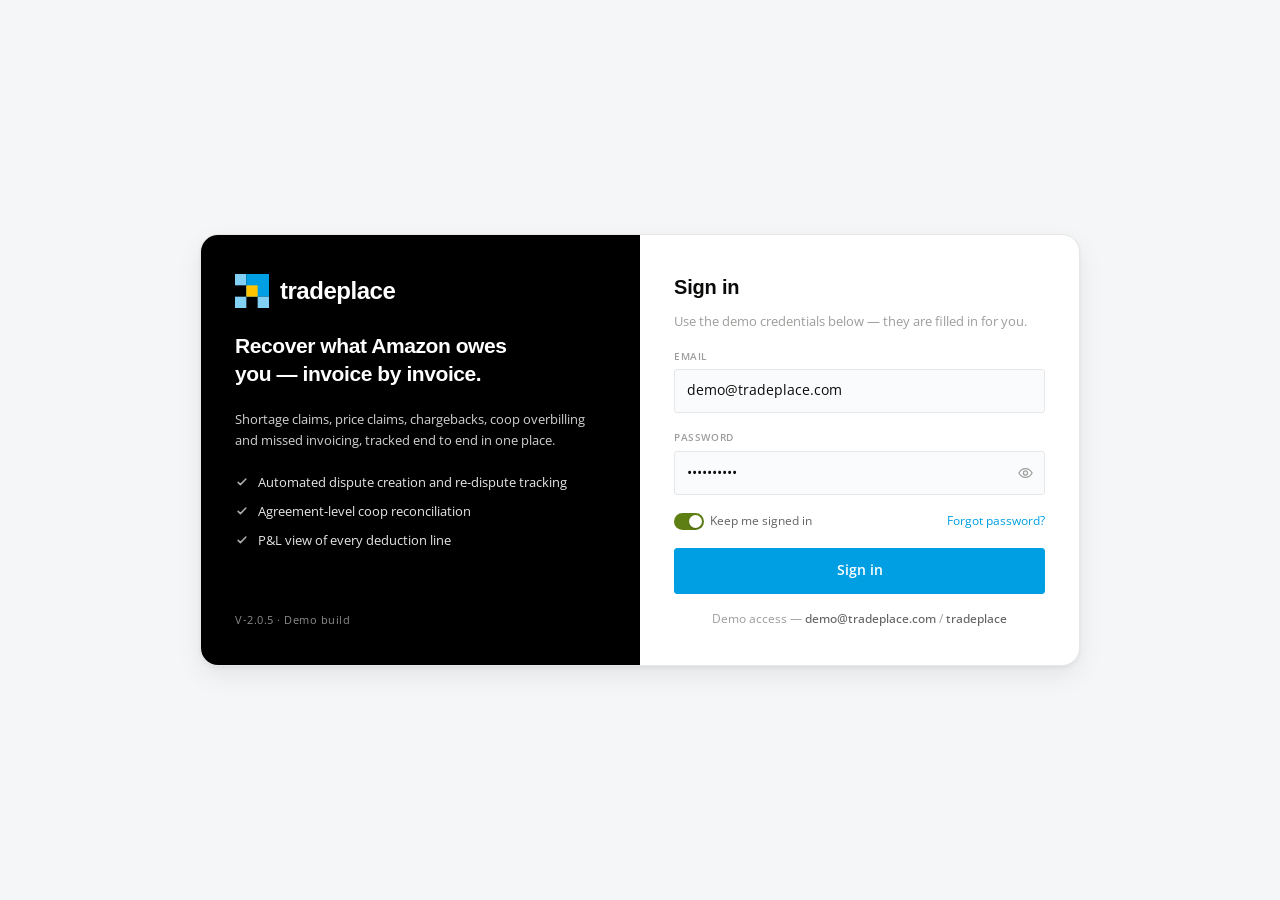
==== commit 64eca301: "Brand the portal as Tradeplace only Drops the TradeScan product label everywhere: page titles, rail " ====
--- a/index.html
+++ b/index.html
@@ -3,8 +3,8 @@
 <head>
 <meta charset="utf-8">
 <meta name="viewport" content="width=device-width,initial-scale=1">
-<title>TradeScan — Tradeplace</title>
-<meta name="description" content="TradeScan, a Tradeplace service — vendor recovery portal demo.">
+<title>Tradeplace — Vendor Recovery Portal</title>
+<meta name="description" content="Tradeplace vendor recovery portal — demo build with illustrative data.">
 <meta name="robots" content="noindex,nofollow">
 <link rel="icon" href="data:image/svg+xml,%3Csvg xmlns='http://www.w3.org/2000/svg' viewBox='0 0 30 30'%3E%3Crect x='0' y='0' width='10' height='10' fill='%2383D0F5'/%3E%3Crect x='10' y='0' width='20' height='20' fill='%23009FE3'/%3E%3Crect x='10' y='10' width='10' height='10' fill='%23FDC300'/%3E%3Crect x='0' y='20' width='10' height='10' fill='%2383D0F5'/%3E%3Crect x='20' y='20' width='10' height='10' fill='%2383D0F5'/%3E%3C/svg%3E">
 <link rel="preconnect" href="https://fonts.googleapis.com">
@@ -27,11 +27,11 @@
   <aside class="rail" id="rail">
     <div class="mark">
       <svg viewBox="0 0 30 30" fill="none" aria-hidden="true" width="30" height="30"><rect x="0" y="0" width="10" height="10" fill="#83D0F5"/><rect x="10" y="0" width="20" height="20" fill="#009FE3"/><rect x="10" y="10" width="10" height="10" fill="#FDC300"/><rect x="0" y="20" width="10" height="10" fill="#83D0F5"/><rect x="20" y="20" width="10" height="10" fill="#83D0F5"/></svg>
-      <div><b>tradeplace</b><small>TradeScan</small></div>
+      <b>tradeplace</b>
     </div>
     <div class="nav-sec">Recovery</div>
     <nav class="nav" id="nav" aria-label="Modules"></nav>
-    <div class="rail-f">TradeScan V-2.0.5 · a Tradeplace service · Demo build</div>
+    <div class="rail-f">V-2.0.5 · Demo build</div>
   </aside>
   <div class="scrim" id="scrim"></div>
 
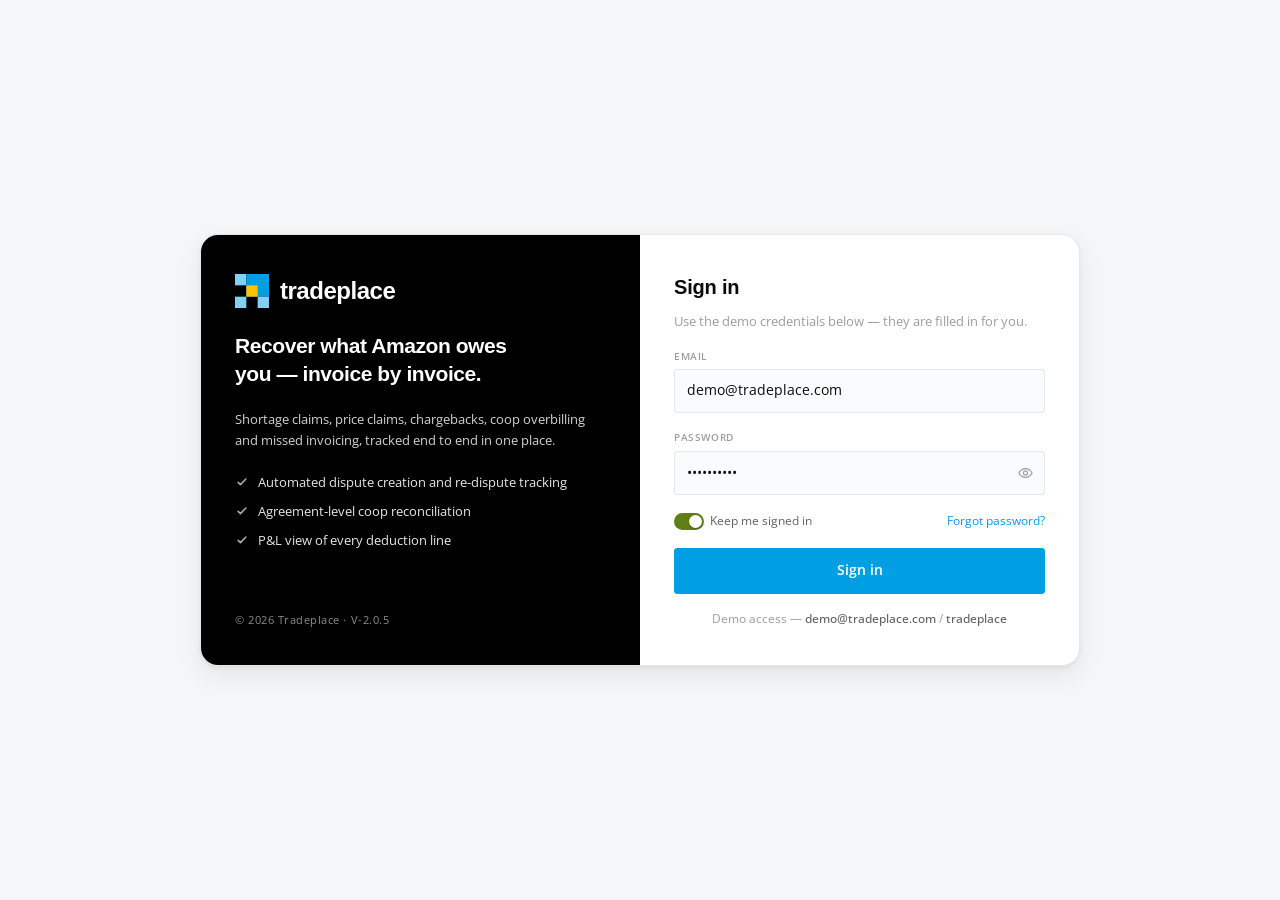
==== commit fb247961: "Company name in the footer; complete the client roster Rail and sign-in footers read '© 2026 Tradepl" ====
--- a/index.html
+++ b/index.html
@@ -31,7 +31,7 @@
     </div>
     <div class="nav-sec">Recovery</div>
     <nav class="nav" id="nav" aria-label="Modules"></nav>
-    <div class="rail-f">V-2.0.5 · Demo build</div>
+    <div class="rail-f">© 2026 Tradeplace · V-2.0.5</div>
   </aside>
   <div class="scrim" id="scrim"></div>
 
--- a/assets/styles.css
+++ b/assets/styles.css
@@ -218,11 +218,11 @@
 .act button.del{color:var(--tp-red)}
 .act button.del:hover{color:var(--tp-red);background:var(--tp-red-13)}
 
-.meter{display:flex;align-items:center;gap:9px;min-width:160px}
-.meter .l{font-size:11.5px;color:var(--ink-3);white-space:nowrap}
-.mt{flex:1;height:6px;background:var(--line-2);border-radius:999px;overflow:hidden;min-width:48px}
-.mf{height:100%;background:linear-gradient(90deg,var(--accent),var(--accent-3));border-radius:999px}
-.mv{font-family:var(--m);font-size:11.5px;font-weight:600;color:var(--brand)}
+/* Win rate reads as a gauge inside the summary strip, not as a bar crammed
+   into a panel header beside the buttons. */
+.strip .gt{height:7px;background:var(--line-2);border-radius:999px;overflow:hidden;margin-top:9px;max-width:190px}
+.strip .gf{height:100%;background:var(--tp-green);border-radius:999px}
+.strip > div.rate .v{color:var(--good)}
 
 .chart svg{display:block;width:100%;height:auto;overflow:visible}
 .chart{position:relative}
@@ -232,6 +232,20 @@
 .legend{display:flex;gap:14px;flex-wrap:wrap;font-size:11px;color:var(--ink-2);padding:0 16px 13px}
 .legend span{display:inline-flex;align-items:center;gap:5px}
 .sw{width:9px;height:9px;border-radius:3px;flex:none}
+
+/* Win rate by sub-type: label + ratio, a filled track, the percentage.
+   Fill colour carries the verdict — green won, yellow partial, red lost. */
+.wtot{display:flex;align-items:baseline;gap:10px;padding-bottom:9px;margin-bottom:4px;border-bottom:1px solid var(--line)}
+.wtot b{font-family:var(--fh);font-size:26px;font-weight:700;line-height:1}
+.wtot span{font-size:12px;color:var(--ink-3)}
+.wrow{display:grid;grid-template-columns:minmax(0,1fr) 72px 50px;gap:10px;align-items:center;padding:9px 0;border-bottom:1px solid var(--line-2)}
+.wrow:last-child{border-bottom:0}
+.wl{font-size:14px;min-width:0;overflow:hidden;text-overflow:ellipsis;white-space:nowrap}
+.wl span{display:block;font-size:12px;color:var(--ink-3)}
+.wt{height:8px;background:var(--line-2);border-radius:999px;overflow:hidden}
+.wf{height:100%;border-radius:999px}
+.wv{font-size:14px;font-weight:700;text-align:right;font-variant-numeric:tabular-nums}
+.wv.none{color:var(--ink-3);font-weight:400}
 
 .bars{display:flex;flex-direction:column;gap:2px}
 .brow{display:grid;grid-template-columns:minmax(100px,auto) 1fr minmax(66px,auto);gap:11px;align-items:center;padding:5px 0}
